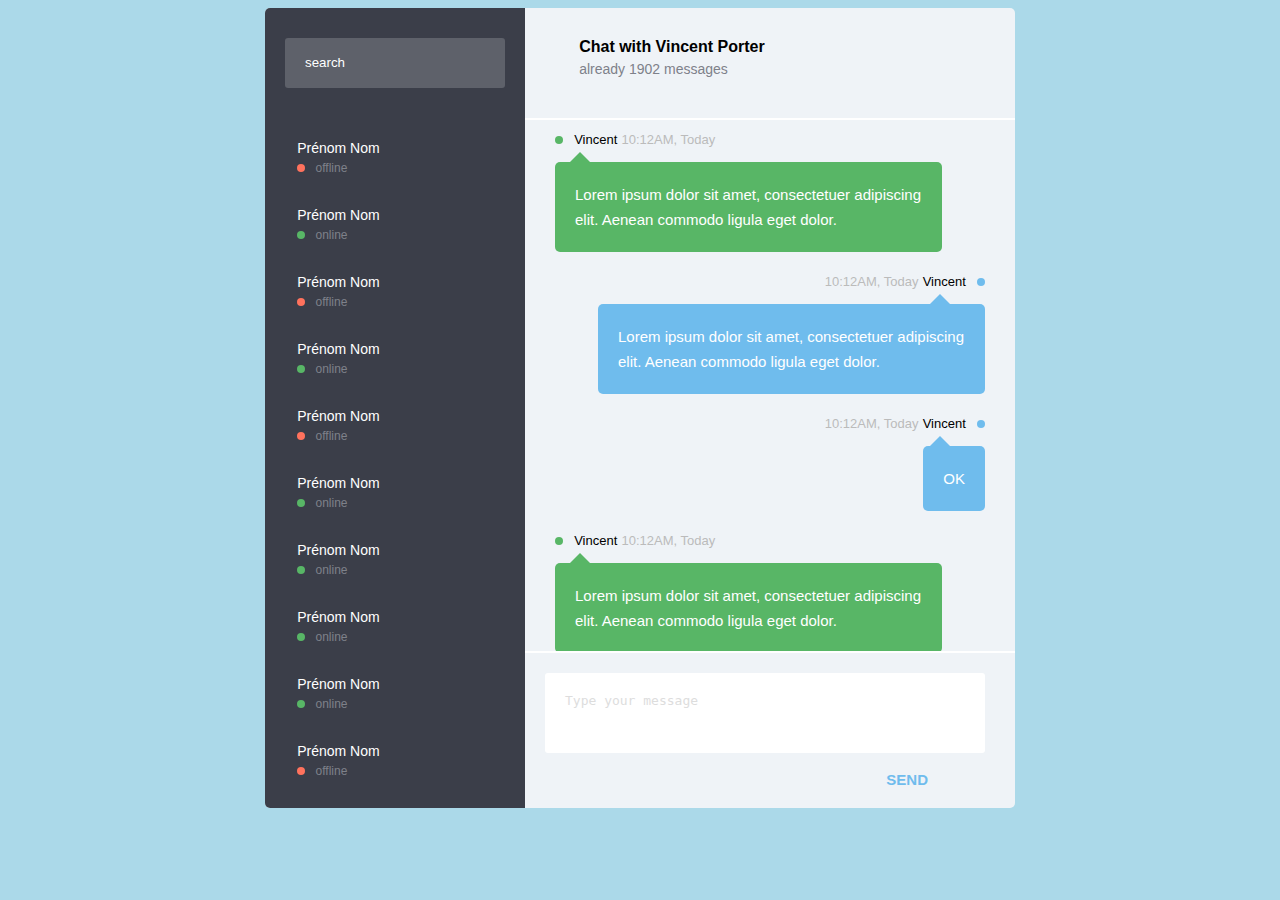
==== chat/index.html @ 2a9f1b40 "create chat uppost" ====
<!DOCTYPE html>
<html lang="en">
  <head>
    <meta charset="UTF-8" />
    <meta name="viewport" content="width=device-width, initial-scale=1.0" />
    <link rel="stylesheet" href="./chat.css" />
    <title>Document</title>
  </head>
  <body>
    <div id="container">
      <aside>
        <header>
          <input type="text" placeholder="search" />
        </header>
        <ul>
          <li>
            <img
              src="https://s3-us-west-2.amazonaws.com/s.cdpn.io/1940306/chat_avatar_01.jpg"
              alt=""
            />
            <div>
              <h2>Prénom Nom</h2>
              <h3>
                <span class="status orange"></span>
                offline
              </h3>
            </div>
          </li>
          <li>
            <img
              src="https://s3-us-west-2.amazonaws.com/s.cdpn.io/1940306/chat_avatar_02.jpg"
              alt=""
            />
            <div>
              <h2>Prénom Nom</h2>
              <h3>
                <span class="status green"></span>
                online
              </h3>
            </div>
          </li>
          <li>
            <img
              src="https://s3-us-west-2.amazonaws.com/s.cdpn.io/1940306/chat_avatar_03.jpg"
              alt=""
            />
            <div>
              <h2>Prénom Nom</h2>
              <h3>
                <span class="status orange"></span>
                offline
              </h3>
            </div>
          </li>
          <li>
            <img
              src="https://s3-us-west-2.amazonaws.com/s.cdpn.io/1940306/chat_avatar_04.jpg"
              alt=""
            />
            <div>
              <h2>Prénom Nom</h2>
              <h3>
                <span class="status green"></span>
                online
              </h3>
            </div>
          </li>
          <li>
            <img
              src="https://s3-us-west-2.amazonaws.com/s.cdpn.io/1940306/chat_avatar_05.jpg"
              alt=""
            />
            <div>
              <h2>Prénom Nom</h2>
              <h3>
                <span class="status orange"></span>
                offline
              </h3>
            </div>
          </li>
          <li>
            <img
              src="https://s3-us-west-2.amazonaws.com/s.cdpn.io/1940306/chat_avatar_06.jpg"
              alt=""
            />
            <div>
              <h2>Prénom Nom</h2>
              <h3>
                <span class="status green"></span>
                online
              </h3>
            </div>
          </li>
          <li>
            <img
              src="https://s3-us-west-2.amazonaws.com/s.cdpn.io/1940306/chat_avatar_07.jpg"
              alt=""
            />
            <div>
              <h2>Prénom Nom</h2>
              <h3>
                <span class="status green"></span>
                online
              </h3>
            </div>
          </li>
          <li>
            <img
              src="https://s3-us-west-2.amazonaws.com/s.cdpn.io/1940306/chat_avatar_08.jpg"
              alt=""
            />
            <div>
              <h2>Prénom Nom</h2>
              <h3>
                <span class="status green"></span>
                online
              </h3>
            </div>
          </li>
          <li>
            <img
              src="https://s3-us-west-2.amazonaws.com/s.cdpn.io/1940306/chat_avatar_09.jpg"
              alt=""
            />
            <div>
              <h2>Prénom Nom</h2>
              <h3>
                <span class="status green"></span>
                online
              </h3>
            </div>
          </li>
          <li>
            <img
              src="https://s3-us-west-2.amazonaws.com/s.cdpn.io/1940306/chat_avatar_10.jpg"
              alt=""
            />
            <div>
              <h2>Prénom Nom</h2>
              <h3>
                <span class="status orange"></span>
                offline
              </h3>
            </div>
          </li>
        </ul>
      </aside>
      <main>
        <header>
          <img
            src="https://s3-us-west-2.amazonaws.com/s.cdpn.io/1940306/chat_avatar_01.jpg"
            alt=""
          />
          <div>
            <h2>Chat with Vincent Porter</h2>
            <h3>already 1902 messages</h3>
          </div>
          <img
            src="https://s3-us-west-2.amazonaws.com/s.cdpn.io/1940306/ico_star.png"
            alt=""
          />
        </header>
        <ul id="chat">
          <li class="you">
            <div class="entete">
              <span class="status green"></span>
              <h2>Vincent</h2>
              <h3>10:12AM, Today</h3>
            </div>
            <div class="triangle"></div>
            <div class="message">
              Lorem ipsum dolor sit amet, consectetuer adipiscing elit. Aenean
              commodo ligula eget dolor.
            </div>
          </li>
          <li class="me">
            <div class="entete">
              <h3>10:12AM, Today</h3>
              <h2>Vincent</h2>
              <span class="status blue"></span>
            </div>
            <div class="triangle"></div>
            <div class="message">
              Lorem ipsum dolor sit amet, consectetuer adipiscing elit. Aenean
              commodo ligula eget dolor.
            </div>
          </li>
          <li class="me">
            <div class="entete">
              <h3>10:12AM, Today</h3>
              <h2>Vincent</h2>
              <span class="status blue"></span>
            </div>
            <div class="triangle"></div>
            <div class="message">OK</div>
          </li>
          <li class="you">
            <div class="entete">
              <span class="status green"></span>
              <h2>Vincent</h2>
              <h3>10:12AM, Today</h3>
            </div>
            <div class="triangle"></div>
            <div class="message">
              Lorem ipsum dolor sit amet, consectetuer adipiscing elit. Aenean
              commodo ligula eget dolor.
            </div>
          </li>
          <li class="me">
            <div class="entete">
              <h3>10:12AM, Today</h3>
              <h2>Vincent</h2>
              <span class="status blue"></span>
            </div>
            <div class="triangle"></div>
            <div class="message">
              Lorem ipsum dolor sit amet, consectetuer adipiscing elit. Aenean
              commodo ligula eget dolor.
            </div>
          </li>
          <li class="me">
            <div class="entete">
              <h3>10:12AM, Today</h3>
              <h2>Vincent</h2>
              <span class="status blue"></span>
            </div>
            <div class="triangle"></div>
            <div class="message">OK</div>
          </li>
        </ul>
        <footer>
          <textarea placeholder="Type your message"></textarea>
          <img
            src="https://s3-us-west-2.amazonaws.com/s.cdpn.io/1940306/ico_picture.png"
            alt=""
          />
          <img
            src="https://s3-us-west-2.amazonaws.com/s.cdpn.io/1940306/ico_file.png"
            alt=""
          />
          <a href="#">Send</a>
        </footer>
      </main>
    </div>
  </body>
</html>
---- chat/chat.css ----
* {
  box-sizing: border-box;
}
body {
  background-color: #abd9e9;
  font-family: Arial;
}
#container {
  width: 750px;
  height: 800px;
  background: #eff3f7;
  margin: 0 auto;
  font-size: 0;
  border-radius: 5px;
  overflow: hidden;
}
aside {
  width: 260px;
  height: 800px;
  background-color: #3b3e49;
  display: inline-block;
  font-size: 15px;
  vertical-align: top;
}
main {
  width: 490px;
  height: 800px;
  display: inline-block;
  font-size: 15px;
  vertical-align: top;
}

aside header {
  padding: 30px 20px;
}
aside input {
  width: 100%;
  height: 50px;
  line-height: 50px;
  padding: 0 50px 0 20px;
  background-color: #5e616a;
  border: none;
  border-radius: 3px;
  color: #fff;
  background-image: url(https://s3-us-west-2.amazonaws.com/s.cdpn.io/1940306/ico_search.png);
  background-repeat: no-repeat;
  background-position: 170px;
  background-size: 40px;
}
aside input::placeholder {
  color: #fff;
}
aside ul {
  padding-left: 0;
  margin: 0;
  list-style-type: none;
  overflow-y: scroll;
  height: 690px;
}
aside li {
  padding: 10px 0;
}
aside li:hover {
  background-color: #5e616a;
}
h2,
h3 {
  margin: 0;
}
aside li img {
  border-radius: 50%;
  margin-left: 20px;
  margin-right: 8px;
}
aside li div {
  display: inline-block;
  vertical-align: top;
  margin-top: 12px;
}
aside li h2 {
  font-size: 14px;
  color: #fff;
  font-weight: normal;
  margin-bottom: 5px;
}
aside li h3 {
  font-size: 12px;
  color: #7e818a;
  font-weight: normal;
}

.status {
  width: 8px;
  height: 8px;
  border-radius: 50%;
  display: inline-block;
  margin-right: 7px;
}
.green {
  background-color: #58b666;
}
.orange {
  background-color: #ff725d;
}
.blue {
  background-color: #6fbced;
  margin-right: 0;
  margin-left: 7px;
}

main header {
  height: 110px;
  padding: 30px 20px 30px 40px;
}
main header > * {
  display: inline-block;
  vertical-align: top;
}
main header img:first-child {
  border-radius: 50%;
}
main header img:last-child {
  width: 24px;
  margin-top: 8px;
}
main header div {
  margin-left: 10px;
  margin-right: 145px;
}
main header h2 {
  font-size: 16px;
  margin-bottom: 5px;
}
main header h3 {
  font-size: 14px;
  font-weight: normal;
  color: #7e818a;
}

#chat {
  padding-left: 0;
  margin: 0;
  list-style-type: none;
  overflow-y: scroll;
  height: 535px;
  border-top: 2px solid #fff;
  border-bottom: 2px solid #fff;
}
#chat li {
  padding: 10px 30px;
}
#chat h2,
#chat h3 {
  display: inline-block;
  font-size: 13px;
  font-weight: normal;
}
#chat h3 {
  color: #bbb;
}
#chat .entete {
  margin-bottom: 5px;
}
#chat .message {
  padding: 20px;
  color: #fff;
  line-height: 25px;
  max-width: 90%;
  display: inline-block;
  text-align: left;
  border-radius: 5px;
}
#chat .me {
  text-align: right;
}
#chat .you .message {
  background-color: #58b666;
}
#chat .me .message {
  background-color: #6fbced;
}
#chat .triangle {
  width: 0;
  height: 0;
  border-style: solid;
  border-width: 0 10px 10px 10px;
}
#chat .you .triangle {
  border-color: transparent transparent #58b666 transparent;
  margin-left: 15px;
}
#chat .me .triangle {
  border-color: transparent transparent #6fbced transparent;
  margin-left: 375px;
}

main footer {
  height: 155px;
  padding: 20px 30px 10px 20px;
}
main footer textarea {
  resize: none;
  border: none;
  display: block;
  width: 100%;
  height: 80px;
  border-radius: 3px;
  padding: 20px;
  font-size: 13px;
  margin-bottom: 13px;
}
main footer textarea::placeholder {
  color: #ddd;
}
main footer img {
  height: 30px;
  cursor: pointer;
}
main footer a {
  text-decoration: none;
  text-transform: uppercase;
  font-weight: bold;
  color: #6fbced;
  vertical-align: top;
  margin-left: 333px;
  margin-top: 5px;
  display: inline-block;
}
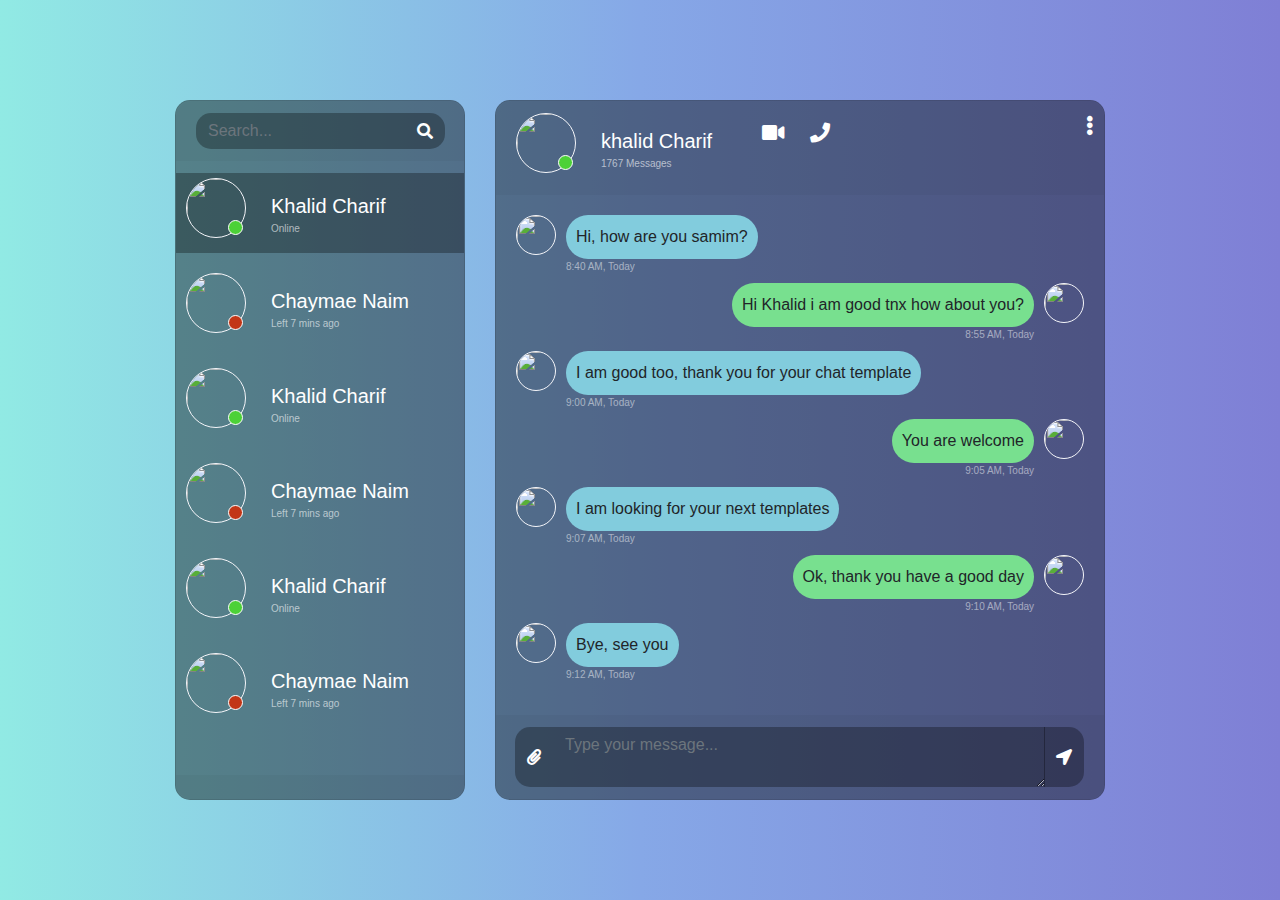
==== commit 9f25bdb9: "create list friend" ====
--- a/chat/index.html
+++ b/chat/index.html
@@ -1,246 +1,274 @@
 <!DOCTYPE html>
-<html lang="en">
+<html>
   <head>
-    <meta charset="UTF-8" />
-    <meta name="viewport" content="width=device-width, initial-scale=1.0" />
-    <link rel="stylesheet" href="./chat.css" />
-    <title>Document</title>
+    <title>Chat</title>
+    <!-- Bootstrap -->
+    <link
+      rel="stylesheet"
+      href="https://stackpath.bootstrapcdn.com/bootstrap/4.1.3/css/bootstrap.min.css"
+    />
+    <!-- Font awesome -->
+    <link
+      rel="stylesheet"
+      href="https://use.fontawesome.com/releases/v5.5.0/css/all.css"
+    />
+    <!-- CSS -->
+    <link rel="stylesheet" type="text/css" href="./chat.css" />
+    <link rel="stylesheet" href="../style.css" />
   </head>
   <body>
-    <div id="container">
-      <aside>
-        <header>
-          <input type="text" placeholder="search" />
-        </header>
-        <ul>
-          <li>
-            <img
-              src="https://s3-us-west-2.amazonaws.com/s.cdpn.io/1940306/chat_avatar_01.jpg"
-              alt=""
-            />
-            <div>
-              <h2>Prénom Nom</h2>
-              <h3>
-                <span class="status orange"></span>
-                offline
-              </h3>
-            </div>
-          </li>
-          <li>
-            <img
-              src="https://s3-us-west-2.amazonaws.com/s.cdpn.io/1940306/chat_avatar_02.jpg"
-              alt=""
-            />
-            <div>
-              <h2>Prénom Nom</h2>
-              <h3>
-                <span class="status green"></span>
-                online
-              </h3>
-            </div>
-          </li>
-          <li>
-            <img
-              src="https://s3-us-west-2.amazonaws.com/s.cdpn.io/1940306/chat_avatar_03.jpg"
-              alt=""
-            />
-            <div>
-              <h2>Prénom Nom</h2>
-              <h3>
-                <span class="status orange"></span>
-                offline
-              </h3>
-            </div>
-          </li>
-          <li>
-            <img
-              src="https://s3-us-west-2.amazonaws.com/s.cdpn.io/1940306/chat_avatar_04.jpg"
-              alt=""
-            />
-            <div>
-              <h2>Prénom Nom</h2>
-              <h3>
-                <span class="status green"></span>
-                online
-              </h3>
-            </div>
-          </li>
-          <li>
-            <img
-              src="https://s3-us-west-2.amazonaws.com/s.cdpn.io/1940306/chat_avatar_05.jpg"
-              alt=""
-            />
-            <div>
-              <h2>Prénom Nom</h2>
-              <h3>
-                <span class="status orange"></span>
-                offline
-              </h3>
-            </div>
-          </li>
-          <li>
-            <img
-              src="https://s3-us-west-2.amazonaws.com/s.cdpn.io/1940306/chat_avatar_06.jpg"
-              alt=""
-            />
-            <div>
-              <h2>Prénom Nom</h2>
-              <h3>
-                <span class="status green"></span>
-                online
-              </h3>
-            </div>
-          </li>
-          <li>
-            <img
-              src="https://s3-us-west-2.amazonaws.com/s.cdpn.io/1940306/chat_avatar_07.jpg"
-              alt=""
-            />
-            <div>
-              <h2>Prénom Nom</h2>
-              <h3>
-                <span class="status green"></span>
-                online
-              </h3>
-            </div>
-          </li>
-          <li>
-            <img
-              src="https://s3-us-west-2.amazonaws.com/s.cdpn.io/1940306/chat_avatar_08.jpg"
-              alt=""
-            />
-            <div>
-              <h2>Prénom Nom</h2>
-              <h3>
-                <span class="status green"></span>
-                online
-              </h3>
-            </div>
-          </li>
-          <li>
-            <img
-              src="https://s3-us-west-2.amazonaws.com/s.cdpn.io/1940306/chat_avatar_09.jpg"
-              alt=""
-            />
-            <div>
-              <h2>Prénom Nom</h2>
-              <h3>
-                <span class="status green"></span>
-                online
-              </h3>
-            </div>
-          </li>
-          <li>
-            <img
-              src="https://s3-us-west-2.amazonaws.com/s.cdpn.io/1940306/chat_avatar_10.jpg"
-              alt=""
-            />
-            <div>
-              <h2>Prénom Nom</h2>
-              <h3>
-                <span class="status orange"></span>
-                offline
-              </h3>
-            </div>
-          </li>
-        </ul>
-      </aside>
-      <main>
-        <header>
-          <img
-            src="https://s3-us-west-2.amazonaws.com/s.cdpn.io/1940306/chat_avatar_01.jpg"
-            alt=""
-          />
-          <div>
-            <h2>Chat with Vincent Porter</h2>
-            <h3>already 1902 messages</h3>
+    <div class="container-fluid h-100">
+      <div class="row justify-content-center h-100">
+        <div class="col-md-4 col-xl-3 chat">
+          <div class="card mb-sm-3 mb-md-0 contacts_card">
+            <div class="card-header">
+              <div class="input-group">
+                <input
+                  type="text"
+                  placeholder="Search..."
+                  name=""
+                  class="form-control search"
+                />
+                <div class="input-group-prepend">
+                  <span class="input-group-text search_btn"
+                    ><i class="fas fa-search"></i
+                  ></span>
+                </div>
+              </div>
+            </div>
+            <div class="card-body contacts_body">
+              <ui class="contacts" id="contactList"> </ui>
+            </div>
+            <div class="card-footer"></div>
           </div>
-          <img
-            src="https://s3-us-west-2.amazonaws.com/s.cdpn.io/1940306/ico_star.png"
-            alt=""
-          />
-        </header>
-        <ul id="chat">
-          <li class="you">
-            <div class="entete">
-              <span class="status green"></span>
-              <h2>Vincent</h2>
-              <h3>10:12AM, Today</h3>
-            </div>
-            <div class="triangle"></div>
-            <div class="message">
-              Lorem ipsum dolor sit amet, consectetuer adipiscing elit. Aenean
-              commodo ligula eget dolor.
-            </div>
-          </li>
-          <li class="me">
-            <div class="entete">
-              <h3>10:12AM, Today</h3>
-              <h2>Vincent</h2>
-              <span class="status blue"></span>
-            </div>
-            <div class="triangle"></div>
-            <div class="message">
-              Lorem ipsum dolor sit amet, consectetuer adipiscing elit. Aenean
-              commodo ligula eget dolor.
-            </div>
-          </li>
-          <li class="me">
-            <div class="entete">
-              <h3>10:12AM, Today</h3>
-              <h2>Vincent</h2>
-              <span class="status blue"></span>
-            </div>
-            <div class="triangle"></div>
-            <div class="message">OK</div>
-          </li>
-          <li class="you">
-            <div class="entete">
-              <span class="status green"></span>
-              <h2>Vincent</h2>
-              <h3>10:12AM, Today</h3>
-            </div>
-            <div class="triangle"></div>
-            <div class="message">
-              Lorem ipsum dolor sit amet, consectetuer adipiscing elit. Aenean
-              commodo ligula eget dolor.
-            </div>
-          </li>
-          <li class="me">
-            <div class="entete">
-              <h3>10:12AM, Today</h3>
-              <h2>Vincent</h2>
-              <span class="status blue"></span>
-            </div>
-            <div class="triangle"></div>
-            <div class="message">
-              Lorem ipsum dolor sit amet, consectetuer adipiscing elit. Aenean
-              commodo ligula eget dolor.
-            </div>
-          </li>
-          <li class="me">
-            <div class="entete">
-              <h3>10:12AM, Today</h3>
-              <h2>Vincent</h2>
-              <span class="status blue"></span>
-            </div>
-            <div class="triangle"></div>
-            <div class="message">OK</div>
-          </li>
-        </ul>
-        <footer>
-          <textarea placeholder="Type your message"></textarea>
-          <img
-            src="https://s3-us-west-2.amazonaws.com/s.cdpn.io/1940306/ico_picture.png"
-            alt=""
-          />
-          <img
-            src="https://s3-us-west-2.amazonaws.com/s.cdpn.io/1940306/ico_file.png"
-            alt=""
-          />
-          <a href="#">Send</a>
-        </footer>
-      </main>
+        </div>
+        <div class="col-md-8 col-xl-6 chat">
+          <div class="card">
+            <div class="card-header msg_head">
+              <div class="d-flex bd-highlight">
+                <div class="img_cont">
+                  <img
+                    src="https://static.turbosquid.com/Preview/001292/481/WV/_D.jpg"
+                    class="rounded-circle user_img"
+                  />
+                  <span class="online_icon"></span>
+                </div>
+                <div class="user_info">
+                  <span>khalid Charif</span>
+                  <p>1767 Messages</p>
+                </div>
+                <div class="video_cam">
+                  <span><i class="fas fa-video"></i></span>
+                  <span><i class="fas fa-phone"></i></span>
+                </div>
+              </div>
+              <span id="action_menu_btn"
+                ><i class="fas fa-ellipsis-v"></i
+              ></span>
+              <div class="action_menu">
+                <ul>
+                  <li><i class="fas fa-user-circle"></i> View profile</li>
+                  <li><i class="fas fa-users"></i> Add to close friends</li>
+                  <li><i class="fas fa-plus"></i> Add to group</li>
+                  <li><i class="fas fa-ban"></i> Block</li>
+                </ul>
+              </div>
+            </div>
+            <div class="card-body msg_card_body">
+              <div class="d-flex justify-content-start mb-4">
+                <div class="img_cont_msg">
+                  <img
+                    src="https://static.turbosquid.com/Preview/001292/481/WV/_D.jpg"
+                    class="rounded-circle user_img_msg"
+                  />
+                </div>
+                <div class="msg_cotainer">
+                  Hi, how are you samim?
+                  <span class="msg_time">8:40 AM, Today</span>
+                </div>
+              </div>
+              <div class="d-flex justify-content-end mb-4">
+                <div class="msg_cotainer_send">
+                  Hi Khalid i am good tnx how about you?
+                  <span class="msg_time_send">8:55 AM, Today</span>
+                </div>
+                <div class="img_cont_msg">
+                  <img
+                    src="https://avatars.hsoubcdn.com/ed57f9e6329993084a436b89498b6088?s=256"
+                    class="rounded-circle user_img_msg"
+                  />
+                </div>
+              </div>
+              <div class="d-flex justify-content-start mb-4">
+                <div class="img_cont_msg">
+                  <img
+                    src="https://static.turbosquid.com/Preview/001292/481/WV/_D.jpg"
+                    class="rounded-circle user_img_msg"
+                  />
+                </div>
+                <div class="msg_cotainer">
+                  I am good too, thank you for your chat template
+                  <span class="msg_time">9:00 AM, Today</span>
+                </div>
+              </div>
+              <div class="d-flex justify-content-end mb-4">
+                <div class="msg_cotainer_send">
+                  You are welcome
+                  <span class="msg_time_send">9:05 AM, Today</span>
+                </div>
+                <div class="img_cont_msg">
+                  <img
+                    src="https://avatars.hsoubcdn.com/ed57f9e6329993084a436b89498b6088?s=256"
+                    class="rounded-circle user_img_msg"
+                  />
+                </div>
+              </div>
+              <div class="d-flex justify-content-start mb-4">
+                <div class="img_cont_msg">
+                  <img
+                    src="https://static.turbosquid.com/Preview/001292/481/WV/_D.jpg"
+                    class="rounded-circle user_img_msg"
+                  />
+                </div>
+                <div class="msg_cotainer">
+                  I am looking for your next templates
+                  <span class="msg_time">9:07 AM, Today</span>
+                </div>
+              </div>
+              <div class="d-flex justify-content-end mb-4">
+                <div class="msg_cotainer_send">
+                  Ok, thank you have a good day
+                  <span class="msg_time_send">9:10 AM, Today</span>
+                </div>
+                <div class="img_cont_msg">
+                  <img
+                    src="https://avatars.hsoubcdn.com/ed57f9e6329993084a436b89498b6088?s=256"
+                    class="rounded-circle user_img_msg"
+                  />
+                </div>
+              </div>
+              <div class="d-flex justify-content-start mb-4">
+                <div class="img_cont_msg">
+                  <img
+                    src="https://static.turbosquid.com/Preview/001292/481/WV/_D.jpg"
+                    class="rounded-circle user_img_msg"
+                  />
+                </div>
+                <div class="msg_cotainer">
+                  Bye, see you
+                  <span class="msg_time">9:12 AM, Today</span>
+                </div>
+              </div>
+            </div>
+            <div class="card-footer">
+              <div class="input-group">
+                <div class="input-group-append" id="fileUploadButton">
+                  <span class="input-group-text attach_btn"
+                    ><i class="fas fa-paperclip"></i
+                  ></span>
+                  <input type="file" id="fileInput" style="display: none" />
+                </div>
+                <textarea
+                  name=""
+                  class="form-control type_msg"
+                  placeholder="Type your message..."
+                ></textarea>
+                <div class="input-group-append">
+                  <span class="input-group-text send_btn"
+                    ><i class="fas fa-location-arrow"></i
+                  ></span>
+                </div>
+              </div>
+            </div>
+          </div>
+        </div>
+      </div>
     </div>
+    <!-- JQuery -->
+    <script src="https://ajax.googleapis.com/ajax/libs/jquery/3.3.1/jquery.min.js"></script>
+    <script type="text/javascript" src="./chat.js"></script>
+    <script>
+      // Sample data for generating list items
+      const contactData = [
+        {
+          name: "Khalid Charif",
+          status: "Online",
+          imageSrc:
+            "https://static.turbosquid.com/Preview/001292/481/WV/_D.jpg",
+          online: true,
+        },
+        {
+          name: "Chaymae Naim",
+          status: "Left 7 mins ago",
+          imageSrc:
+            "https://2.bp.blogspot.com/-8ytYF7cfPkQ/WkPe1-rtrcI/AAAAAAAAGqU/FGfTDVgkcIwmOTtjLka51vineFBExJuSACLcBGAs/s320/31.jpg",
+          online: false,
+        },
+        {
+          name: "Khalid Charif",
+          status: "Online",
+          imageSrc:
+            "https://static.turbosquid.com/Preview/001292/481/WV/_D.jpg",
+          online: true,
+        },
+        {
+          name: "Chaymae Naim",
+          status: "Left 7 mins ago",
+          imageSrc:
+            "https://2.bp.blogspot.com/-8ytYF7cfPkQ/WkPe1-rtrcI/AAAAAAAAGqU/FGfTDVgkcIwmOTtjLka51vineFBExJuSACLcBGAs/s320/31.jpg",
+          online: false,
+        },
+        {
+          name: "Khalid Charif",
+          status: "Online",
+          imageSrc:
+            "https://static.turbosquid.com/Preview/001292/481/WV/_D.jpg",
+          online: true,
+        },
+        {
+          name: "Chaymae Naim",
+          status: "Left 7 mins ago",
+          imageSrc:
+            "https://2.bp.blogspot.com/-8ytYF7cfPkQ/WkPe1-rtrcI/AAAAAAAAGqU/FGfTDVgkcIwmOTtjLka51vineFBExJuSACLcBGAs/s320/31.jpg",
+          online: false,
+        },
+        // Add more data as needed
+      ];
+
+      // Function to create a list item
+      function createListItem(contact) {
+        const listItem = document.createElement("li");
+        listItem.innerHTML = `
+              <div class="d-flex bd-highlight">
+                  <div class="img_cont">
+                      <img src="${
+                        contact.imageSrc
+                      }" class="rounded-circle user_img" />
+                      <span class="online_icon${
+                        contact.online ? "" : " offline"
+                      }"></span>
+                  </div>
+                  <div class="user_info">
+                      <span>${contact.name}</span>
+                      <p>${contact.status}</p>
+                  </div>
+              </div>
+          `;
+        return listItem;
+      }
+
+      // Get the contact list container
+      const contactList = document.getElementById("contactList");
+
+      // Loop through the contact data and generate list items
+      contactData.forEach((contact, index) => {
+        const listItem = createListItem(contact);
+        // Add the "active" class to the first list item
+        if (index === 0) {
+          listItem.classList.add("active");
+        }
+        contactList.appendChild(listItem);
+      });
+    </script>
   </body>
 </html>
--- a/chat/chat.css
+++ b/chat/chat.css
@@ -1,228 +1,288 @@
-* {
-  box-sizing: border-box;
-}
-body {
-  background-color: #abd9e9;
-  font-family: Arial;
-}
-#container {
-  width: 750px;
-  height: 800px;
-  background: #eff3f7;
-  margin: 0 auto;
-  font-size: 0;
-  border-radius: 5px;
-  overflow: hidden;
-}
-aside {
-  width: 260px;
-  height: 800px;
-  background-color: #3b3e49;
-  display: inline-block;
-  font-size: 15px;
-  vertical-align: top;
-}
-main {
-  width: 490px;
-  height: 800px;
-  display: inline-block;
-  font-size: 15px;
-  vertical-align: top;
-}
-
-aside header {
-  padding: 30px 20px;
-}
-aside input {
+body,
+html {
+  height: 100%;
+  margin: 0;
+  background: #7f7fd5;
+  background: -webkit-linear-gradient(to right, #91eae4, #86a8e7, #7f7fd5);
+  background: linear-gradient(to right, #91eae4, #86a8e7, #7f7fd5);
+}
+
+.chat {
+  margin-top: auto;
+  margin-bottom: auto;
+}
+
+.card {
+  height: 700px;
+  border-radius: 15px !important;
+  background-color: rgba(0, 0, 0, 0.4) !important;
+}
+
+.contacts_body {
+  padding: 0.75rem 0 !important;
+  overflow-y: auto;
+  white-space: nowrap;
+}
+
+.msg_card_body {
+  overflow-y: auto;
+}
+
+.card-header {
+  border-radius: 15px 15px 0 0 !important;
+  border-bottom: 0 !important;
+}
+
+.card-footer {
+  border-radius: 0 0 15px 15px !important;
+  border-top: 0 !important;
+}
+
+.container {
+  align-content: center;
+}
+
+.search {
+  border-radius: 15px 0 0 15px !important;
+  background-color: rgba(0, 0, 0, 0.3) !important;
+  border: 0 !important;
+  color: white !important;
+}
+
+.search:focus {
+  box-shadow: none !important;
+  outline: 0px !important;
+}
+
+.type_msg {
+  background-color: rgba(0, 0, 0, 0.3) !important;
+  border: 0 !important;
+  color: white !important;
+  height: 60px !important;
+  overflow-y: auto;
+}
+
+.type_msg:focus {
+  box-shadow: none !important;
+  outline: 0px !important;
+}
+
+.attach_btn {
+  border-radius: 15px 0 0 15px !important;
+  background-color: rgba(0, 0, 0, 0.3) !important;
+  border: 0 !important;
+  color: white !important;
+  cursor: pointer;
+}
+
+.send_btn {
+  border-radius: 0 15px 15px 0 !important;
+  background-color: rgba(0, 0, 0, 0.3) !important;
+  border: 0 !important;
+  color: white !important;
+  cursor: pointer;
+}
+
+.search_btn {
+  border-radius: 0 15px 15px 0 !important;
+  background-color: rgba(0, 0, 0, 0.3) !important;
+  border: 0 !important;
+  color: white !important;
+  cursor: pointer;
+}
+
+.contacts {
+  list-style: none;
+  padding: 0;
+}
+
+.contacts li {
+  width: 100% !important;
+  padding: 5px 10px;
+  margin-bottom: 15px !important;
+}
+.contacts li:hover {
+  cursor: pointer;
+  background-color: rgba(0, 0, 0, 0.3);
+}
+.active {
+  background-color: rgba(0, 0, 0, 0.3);
+}
+
+.user_img {
+  height: 60px;
+  width: 60px;
+  border: 1.5px solid #f5f6fa;
+}
+
+.user_img_msg {
+  height: 40px;
+  width: 40px;
+  border: 1.5px solid #f5f6fa;
+}
+
+.img_cont {
+  position: relative;
+  height: 70px;
+  width: 70px;
+}
+
+.img_cont_msg {
+  height: 40px;
+  width: 40px;
+}
+
+.online_icon {
+  position: absolute;
+  height: 15px;
+  width: 15px;
+  background-color: #4cd137;
+  border-radius: 50%;
+  bottom: 13px;
+  right: 13px;
+  border: 1.5px solid white;
+}
+
+.offline {
+  background-color: #c23616 !important;
+}
+
+.user_info {
+  margin-top: auto;
+  margin-bottom: auto;
+  margin-left: 15px;
+}
+
+.user_info span {
+  font-size: 20px;
+  color: white;
+}
+
+.user_info p {
+  font-size: 10px;
+  color: rgba(255, 255, 255, 0.6);
+}
+
+.video_cam {
+  margin-left: 50px;
+  margin-top: 5px;
+}
+
+.video_cam span {
+  color: white;
+  font-size: 20px;
+  cursor: pointer;
+  margin-right: 20px;
+}
+
+.msg_cotainer {
+  margin-top: auto;
+  margin-bottom: auto;
+  margin-left: 10px;
+  border-radius: 25px;
+  background-color: #82ccdd;
+  padding: 10px;
+  position: relative;
+}
+
+.msg_cotainer_send {
+  margin-top: auto;
+  margin-bottom: auto;
+  margin-right: 10px;
+  border-radius: 25px;
+  background-color: #78e08f;
+  padding: 10px;
+  position: relative;
+}
+
+.msg_time {
+  position: absolute;
+  left: 0;
+  bottom: -15px;
+  color: rgba(255, 255, 255, 0.5);
+  font-size: 10px;
+}
+
+.msg_time_send {
+  position: absolute;
+  right: 0;
+  bottom: -15px;
+  color: rgba(255, 255, 255, 0.5);
+  font-size: 10px;
+}
+
+.msg_head {
+  position: relative;
+}
+
+#action_menu_btn {
+  position: absolute;
+  right: 10px;
+  top: 10px;
+  color: white;
+  cursor: pointer;
+  font-size: 20px;
+}
+
+.action_menu {
+  z-index: 1;
+  position: absolute;
+  padding: 15px 0;
+  background-color: rgba(0, 0, 0, 0.5);
+  color: white;
+  border-radius: 15px;
+  top: 30px;
+  right: 15px;
+  display: none;
+}
+
+.action_menu ul {
+  list-style: none;
+  padding: 0;
+  margin: 0;
+}
+
+.action_menu ul li {
   width: 100%;
-  height: 50px;
-  line-height: 50px;
-  padding: 0 50px 0 20px;
-  background-color: #5e616a;
-  border: none;
-  border-radius: 3px;
-  color: #fff;
-  background-image: url(https://s3-us-west-2.amazonaws.com/s.cdpn.io/1940306/ico_search.png);
-  background-repeat: no-repeat;
-  background-position: 170px;
-  background-size: 40px;
-}
-aside input::placeholder {
-  color: #fff;
-}
-aside ul {
-  padding-left: 0;
-  margin: 0;
-  list-style-type: none;
-  overflow-y: scroll;
-  height: 690px;
-}
-aside li {
-  padding: 10px 0;
-}
-aside li:hover {
-  background-color: #5e616a;
-}
-h2,
-h3 {
-  margin: 0;
-}
-aside li img {
-  border-radius: 50%;
-  margin-left: 20px;
-  margin-right: 8px;
-}
-aside li div {
-  display: inline-block;
-  vertical-align: top;
-  margin-top: 12px;
-}
-aside li h2 {
-  font-size: 14px;
-  color: #fff;
-  font-weight: normal;
+  padding: 10px 15px;
   margin-bottom: 5px;
 }
-aside li h3 {
-  font-size: 12px;
-  color: #7e818a;
-  font-weight: normal;
-}
-
-.status {
-  width: 8px;
-  height: 8px;
-  border-radius: 50%;
-  display: inline-block;
-  margin-right: 7px;
-}
-.green {
-  background-color: #58b666;
-}
-.orange {
-  background-color: #ff725d;
-}
-.blue {
-  background-color: #6fbced;
-  margin-right: 0;
-  margin-left: 7px;
-}
-
-main header {
-  height: 110px;
-  padding: 30px 20px 30px 40px;
-}
-main header > * {
-  display: inline-block;
-  vertical-align: top;
-}
-main header img:first-child {
-  border-radius: 50%;
-}
-main header img:last-child {
-  width: 24px;
-  margin-top: 8px;
-}
-main header div {
-  margin-left: 10px;
-  margin-right: 145px;
-}
-main header h2 {
-  font-size: 16px;
-  margin-bottom: 5px;
-}
-main header h3 {
-  font-size: 14px;
-  font-weight: normal;
-  color: #7e818a;
-}
-
-#chat {
-  padding-left: 0;
-  margin: 0;
-  list-style-type: none;
-  overflow-y: scroll;
-  height: 535px;
-  border-top: 2px solid #fff;
-  border-bottom: 2px solid #fff;
-}
-#chat li {
-  padding: 10px 30px;
-}
-#chat h2,
-#chat h3 {
-  display: inline-block;
-  font-size: 13px;
-  font-weight: normal;
-}
-#chat h3 {
-  color: #bbb;
-}
-#chat .entete {
-  margin-bottom: 5px;
-}
-#chat .message {
-  padding: 20px;
-  color: #fff;
-  line-height: 25px;
-  max-width: 90%;
-  display: inline-block;
-  text-align: left;
-  border-radius: 5px;
-}
-#chat .me {
-  text-align: right;
-}
-#chat .you .message {
-  background-color: #58b666;
-}
-#chat .me .message {
-  background-color: #6fbced;
-}
-#chat .triangle {
-  width: 0;
-  height: 0;
-  border-style: solid;
-  border-width: 0 10px 10px 10px;
-}
-#chat .you .triangle {
-  border-color: transparent transparent #58b666 transparent;
-  margin-left: 15px;
-}
-#chat .me .triangle {
-  border-color: transparent transparent #6fbced transparent;
-  margin-left: 375px;
-}
-
-main footer {
-  height: 155px;
-  padding: 20px 30px 10px 20px;
-}
-main footer textarea {
-  resize: none;
-  border: none;
-  display: block;
-  width: 100%;
-  height: 80px;
-  border-radius: 3px;
-  padding: 20px;
-  font-size: 13px;
-  margin-bottom: 13px;
-}
-main footer textarea::placeholder {
-  color: #ddd;
-}
-main footer img {
-  height: 30px;
-  cursor: pointer;
-}
-main footer a {
-  text-decoration: none;
-  text-transform: uppercase;
-  font-weight: bold;
-  color: #6fbced;
-  vertical-align: top;
-  margin-left: 333px;
-  margin-top: 5px;
-  display: inline-block;
-}
+
+.action_menu ul li i {
+  padding-right: 10px;
+}
+
+.action_menu ul li:hover {
+  cursor: pointer;
+  background-color: rgba(0, 0, 0, 0.2);
+}
+
+/* width */
+
+::-webkit-scrollbar {
+  width: 10px;
+}
+
+/* Track */
+
+::-webkit-scrollbar-track {
+  background: #f1f1f1;
+}
+
+/* Handle */
+
+::-webkit-scrollbar-thumb {
+  background: #888;
+}
+
+/* Handle on hover */
+
+::-webkit-scrollbar-thumb:hover {
+  background: #555;
+}
+
+@media (max-width: 576px) {
+  .contacts_card {
+    margin-bottom: 15px !important;
+  }
+}
--- a/style.css
+++ b/style.css
@@ -0,0 +1,102 @@
+/* Reset some default styles */
+html,
+body,
+div,
+h1,
+h2,
+h3,
+p,
+ul,
+ol,
+li,
+form,
+img {
+  margin: 0;
+  padding: 0;
+  border: 0;
+}
+
+/* Apply a consistent box-sizing model */
+*,
+*::before,
+*::after {
+  box-sizing: border-box;
+}
+
+/* Reset typography to a consistent baseline */
+body {
+  font-family: Arial, sans-serif;
+  font-size: 16px;
+  line-height: 1.5;
+}
+
+/* Remove list styles */
+ul,
+ol {
+  list-style: none;
+}
+
+/* Remove underlines from links */
+a {
+  text-decoration: none;
+}
+
+/* Reset form elements */
+input,
+button,
+textarea,
+select {
+  margin: 0;
+  padding: 0;
+  border: 0;
+  font-family: inherit;
+  font-size: inherit;
+}
+/* Define theme variables */
+:root {
+  --light-textColor: #000;
+  --light-bg: white;
+  --light-logo: darkblue;
+  --light-bgSoft: #f6f3f3;
+  --light-textColorSoft: #555;
+  --light-border: lightgray;
+
+  --dark-textColor: whitesmoke;
+  --dark-bg: #222;
+  --dark-logo: white;
+  --dark-bgSoft: #333;
+  --dark-textColorSoft: lightgray;
+  --dark-border: #444;
+}
+
+/* Themify mixin */
+@mixin themify($theme) {
+  // Light theme
+  .theme-light & {
+    color: var(--light-#{$theme});
+  }
+
+  // Dark theme
+  .theme-dark & {
+    color: var(--dark-#{$theme});
+  }
+}
+
+/* Themed function */
+@function themed($key) {
+  @return var(--#{$key});
+}
+
+/* Mobile mixin */
+@mixin mobile {
+  @media (max-width: 480px) {
+    @content;
+  }
+}
+
+/* Tablet mixin */
+@mixin tablet {
+  @media (max-width: 960px) {
+    @content;
+  }
+}
